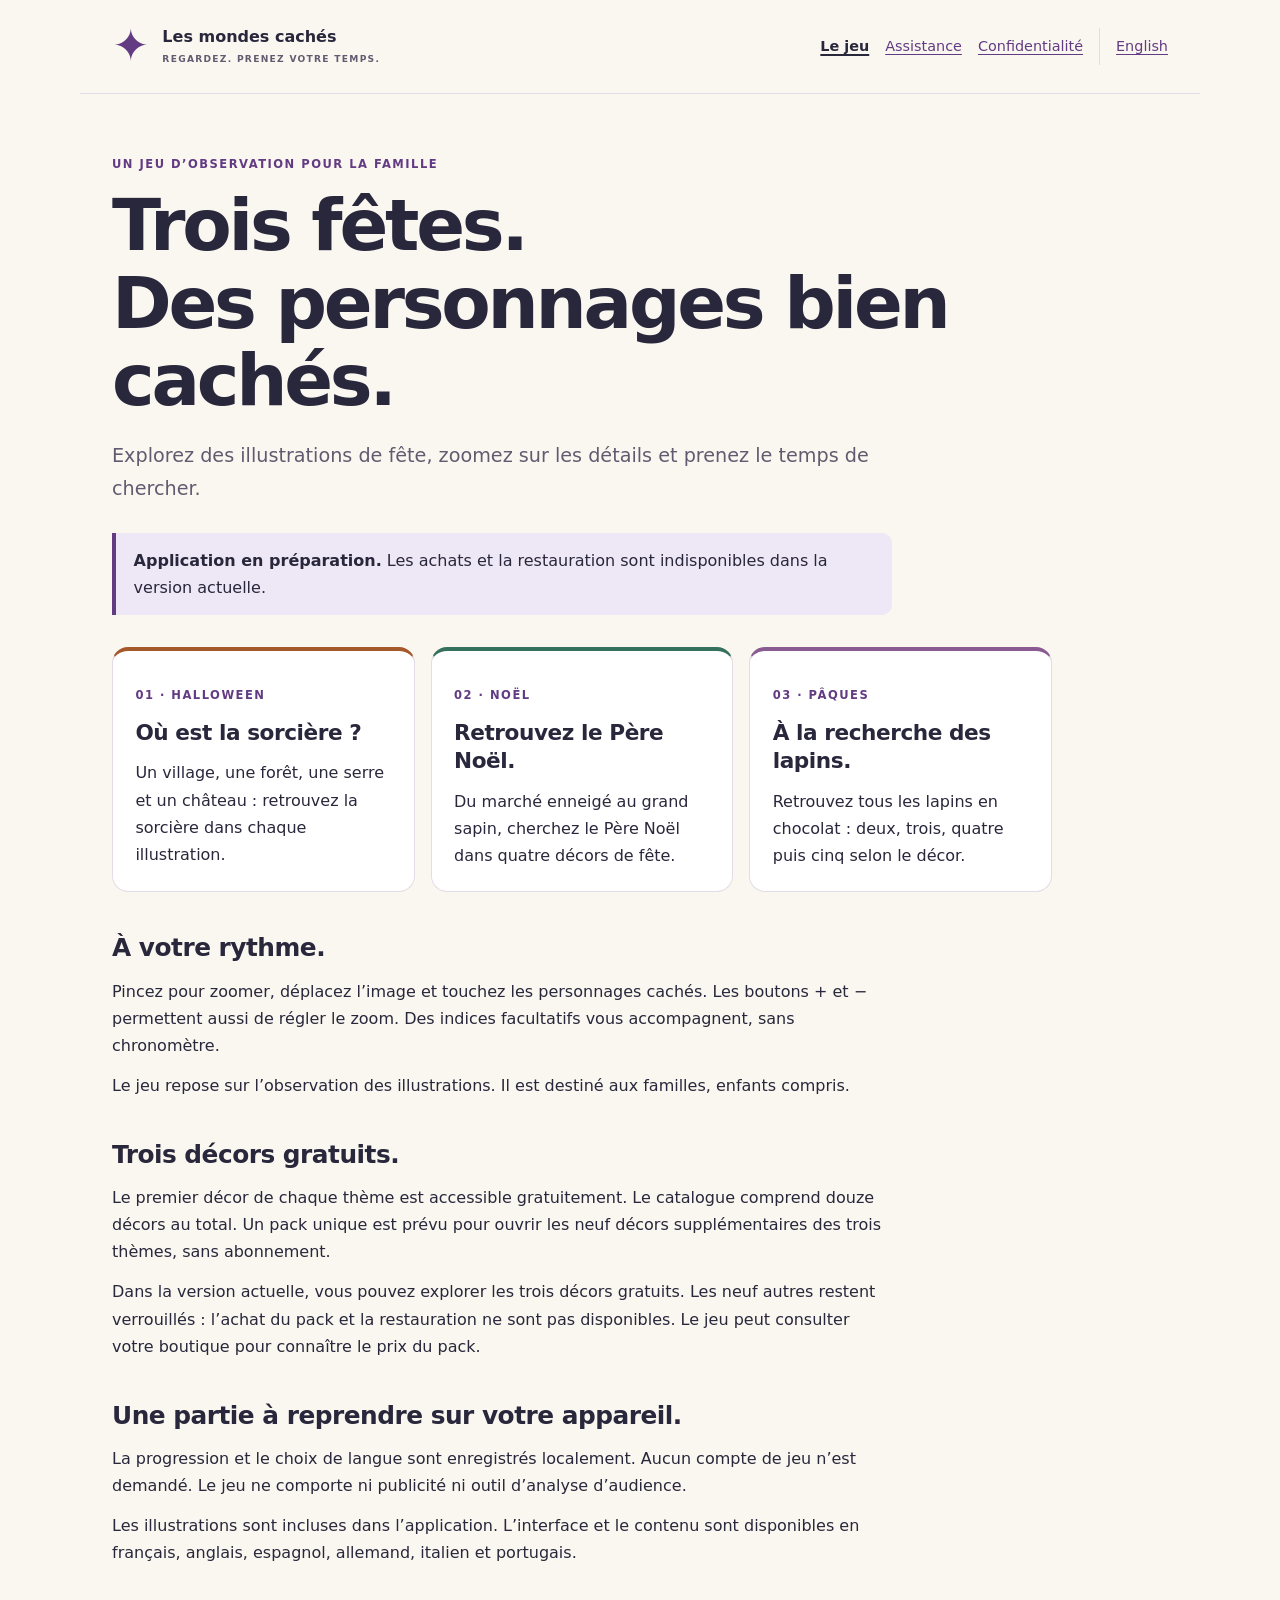
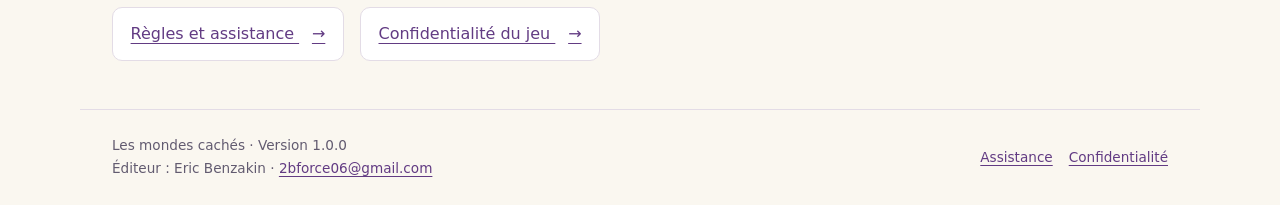
==== les-mondes-caches/index.html @ 6c67edb3 "Ajoute les pages publiques des Mondes cachés" ====
<!doctype html>
<html lang="fr">
<head>
  <meta charset="utf-8">
  <meta name="viewport" content="width=device-width, initial-scale=1">
  <meta name="description" content="Découvrez Les mondes cachés, un jeu d’observation familial en préparation : Halloween, Noël et Pâques, sans chronomètre.">
  <meta name="color-scheme" content="light">
  <meta http-equiv="Content-Security-Policy" content="default-src 'none'; style-src 'self'; base-uri 'none'; form-action 'none'">
  <meta name="referrer" content="no-referrer">
  <title>Le jeu — Les mondes cachés</title>
  <link rel="canonical" href="https://aidiagme.github.io/website-eric/les-mondes-caches/">
  <link rel="alternate" hreflang="en" href="https://aidiagme.github.io/website-eric/les-mondes-caches/index-en.html">
  <link rel="stylesheet" href="styles.css">
</head>
<body>
  <a class="skip" href="#content">Aller au contenu</a>
  <header class="site-header">
    <a class="brand" href="index.html"><span class="brand-mark" aria-hidden="true">✦</span><span>Les mondes cachés<small>REGARDEZ. PRENEZ VOTRE TEMPS.</small></span></a>
    <nav class="site-nav" aria-label="Informations du jeu"><a href="index.html" aria-current="page">Le jeu</a><a href="assistance.html">Assistance</a><a href="confidentialite.html">Confidentialité</a><a class="language" href="index-en.html" lang="en" hreflang="en">English</a></nav>
  </header>
  <main id="content" tabindex="-1">
<p class="eyebrow">Un jeu d’observation pour la famille</p>
<h1>Trois fêtes.<br>Des personnages bien cachés.</h1>
<p class="lede">Explorez des illustrations de fête, zoomez sur les détails et prenez le temps de chercher.</p>
<p class="status" role="note"><strong>Application en préparation.</strong> Les achats et la restauration sont indisponibles dans la version actuelle.</p>
<article>
<div class="themes">
<section class="card halloween"><p class="theme-label">01 · Halloween</p><h2>Où est la sorcière ?</h2><p>Un village, une forêt, une serre et un château : retrouvez la sorcière dans chaque illustration.</p></section>
<section class="card christmas"><p class="theme-label">02 · Noël</p><h2>Retrouvez le Père Noël.</h2><p>Du marché enneigé au grand sapin, cherchez le Père Noël dans quatre décors de fête.</p></section>
<section class="card easter"><p class="theme-label">03 · Pâques</p><h2>À la recherche des lapins.</h2><p>Retrouvez tous les lapins en chocolat : deux, trois, quatre puis cinq selon le décor.</p></section>
</div>
<section><h2>À votre rythme.</h2><p>Pincez pour zoomer, déplacez l’image et touchez les personnages cachés. Les boutons + et − permettent aussi de régler le zoom. Des indices facultatifs vous accompagnent, sans chronomètre.</p><p>Le jeu repose sur l’observation des illustrations. Il est destiné aux familles, enfants compris.</p></section>
<section><h2>Trois décors gratuits.</h2><p>Le premier décor de chaque thème est accessible gratuitement. Le catalogue comprend douze décors au total. Un pack unique est prévu pour ouvrir les neuf décors supplémentaires des trois thèmes, sans abonnement.</p><p>Dans la version actuelle, vous pouvez explorer les trois décors gratuits. Les neuf autres restent verrouillés : l’achat du pack et la restauration ne sont pas disponibles. Le jeu peut consulter votre boutique pour connaître le prix du pack.</p></section>
<section><h2>Une partie à reprendre sur votre appareil.</h2><p>La progression et le choix de langue sont enregistrés localement. Aucun compte de jeu n’est demandé. Le jeu ne comporte ni publicité ni outil d’analyse d’audience.</p><p>Les illustrations sont incluses dans l’application. L’interface et le contenu sont disponibles en français, anglais, espagnol, allemand, italien et portugais.</p></section>
<nav class="next-links" aria-label="En savoir plus"><a href="assistance.html">Règles et assistance <span aria-hidden="true">→</span></a><a href="confidentialite.html">Confidentialité du jeu <span aria-hidden="true">→</span></a></nav>
</article>
  </main>
  <footer class="site-footer">
    <p>Les mondes cachés · Version 1.0.0<br>Éditeur : Eric Benzakin · <a href="mailto:2bforce06@gmail.com">2bforce06@gmail.com</a></p>
    <nav aria-label="Liens de pied de page"><a href="assistance.html">Assistance</a><a href="confidentialite.html">Confidentialité</a></nav>
  </footer>
</body>
</html>
---- les-mondes-caches/styles.css ----
* { box-sizing: border-box; }
:root { color-scheme: light; --ink: #29273b; --muted: #625b70; --purple: #623b83; --paper: #faf7f0; --line: #e3dce6; }
html { scroll-padding-top: 1rem; }
body { margin: 0; background: var(--paper); color: var(--ink); font-family: system-ui, -apple-system, BlinkMacSystemFont, "Segoe UI", sans-serif; line-height: 1.7; }
a { color: var(--purple); text-underline-offset: .22em; overflow-wrap: anywhere; }
a:hover { text-decoration-thickness: 2px; }
a:focus-visible, summary:focus-visible { outline: 3px solid #925f13; outline-offset: 5px; border-radius: 2px; }
.skip { position: absolute; top: -6rem; left: 1rem; background: white; padding: .7rem 1rem; z-index: 1; }
.skip:focus { top: 1rem; }
.site-header, main, .site-footer { max-width: 1120px; margin-inline: auto; padding: 1.5rem 2rem; }
.site-header { display: flex; align-items: center; justify-content: space-between; gap: 1.5rem; border-bottom: 1px solid var(--line); }
.brand { display: flex; align-items: center; gap: .8rem; font-weight: 750; text-decoration: none; color: var(--ink); line-height: 1.3; }
.brand-mark { color: var(--purple); font-size: 2.8rem; line-height: 1; }
.brand small { display: block; margin-top: .4rem; color: var(--muted); font-size: .57rem; font-weight: 650; letter-spacing: .14em; }
nav { display: flex; align-items: center; flex-wrap: wrap; gap: .4rem 1rem; }
.site-nav a { padding-block: .4rem; font-size: .9rem; }
.site-nav [aria-current="page"] { color: var(--ink); font-weight: 750; text-decoration-thickness: 2px; }
.language { border-left: 1px solid var(--line); padding-left: 1rem; }
main { padding-top: 3rem; padding-bottom: 3rem; }
h1 { font-size: clamp(2.3rem, 6vw, 4.5rem); line-height: 1.08; letter-spacing: -.045em; max-width: 920px; margin: .7rem 0 1.25rem; }
h2 { font-size: 1.55rem; line-height: 1.3; letter-spacing: -.02em; margin: 2.5rem 0 .75rem; }
p { margin: .8rem 0; }
.lede { max-width: 760px; font-size: 1.2rem; color: var(--muted); }
.eyebrow, .theme-label { font-size: .72rem; letter-spacing: .13em; text-transform: uppercase; font-weight: 750; color: var(--purple); }
article { max-width: 940px; }
article > section { max-width: 780px; }
.status, .scope { max-width: 780px; background: #eee7f5; border-left: 4px solid var(--purple); padding: .85rem 1.1rem; margin: 1.75rem 0; border-radius: 0 10px 10px 0; }
.scope { font-size: .95rem; }
.themes { display: grid; grid-template-columns: repeat(3, minmax(0, 1fr)); gap: 1rem; margin: 2rem 0; }
.card { background: #fff; border: 1px solid var(--line); padding: 1.4rem; border-radius: 16px; }
.themes h2 { margin: .65rem 0 .8rem; font-size: 1.35rem; }
.themes p:last-child { margin-bottom: 0; }
.halloween { border-top: 4px solid #a55829; }
.christmas { border-top: 4px solid #36715e; }
.easter { border-top: 4px solid #8a5b90; }
.contact { margin-top: 2.5rem; }
.contact h2 { margin-top: 0; }
li + li { margin-top: .6rem; }
ol { padding-left: 1.4rem; }
details { border: 1px solid var(--line); border-radius: 12px; background: #fff; padding: 1.1rem 1.2rem; margin: .8rem 0; }
summary { cursor: pointer; font-weight: 650; line-height: 1.5; }
details p { margin-top: 1rem; }
details p:last-child { margin-bottom: .15rem; }
.next-links { align-items: stretch; margin-top: 2.5rem; }
.next-links a { padding: .8rem 1.1rem; border: 1px solid var(--line); background: #fff; border-radius: 10px; }
.next-links span { margin-left: .8rem; }
.site-footer { display: flex; align-items: center; justify-content: space-between; gap: 1.5rem; border-top: 1px solid var(--line); color: var(--muted); font-size: .85rem; }
.site-footer p { margin: 0; }
@media (max-width: 840px) { .site-header { align-items: flex-start; flex-direction: column; gap: 1rem; } .themes { grid-template-columns: 1fr; } .site-footer { align-items: flex-start; flex-direction: column; } }
@media (max-width: 480px) { .site-header, main, .site-footer { padding-inline: 1.15rem; } main { padding-top: 2rem; } .card { padding: 1.1rem; } .site-nav { gap: .3rem .8rem; } .site-nav a { font-size: .85rem; } .language { padding-left: .8rem; } h2 { font-size: 1.4rem; } .next-links { align-items: stretch; flex-direction: column; } }
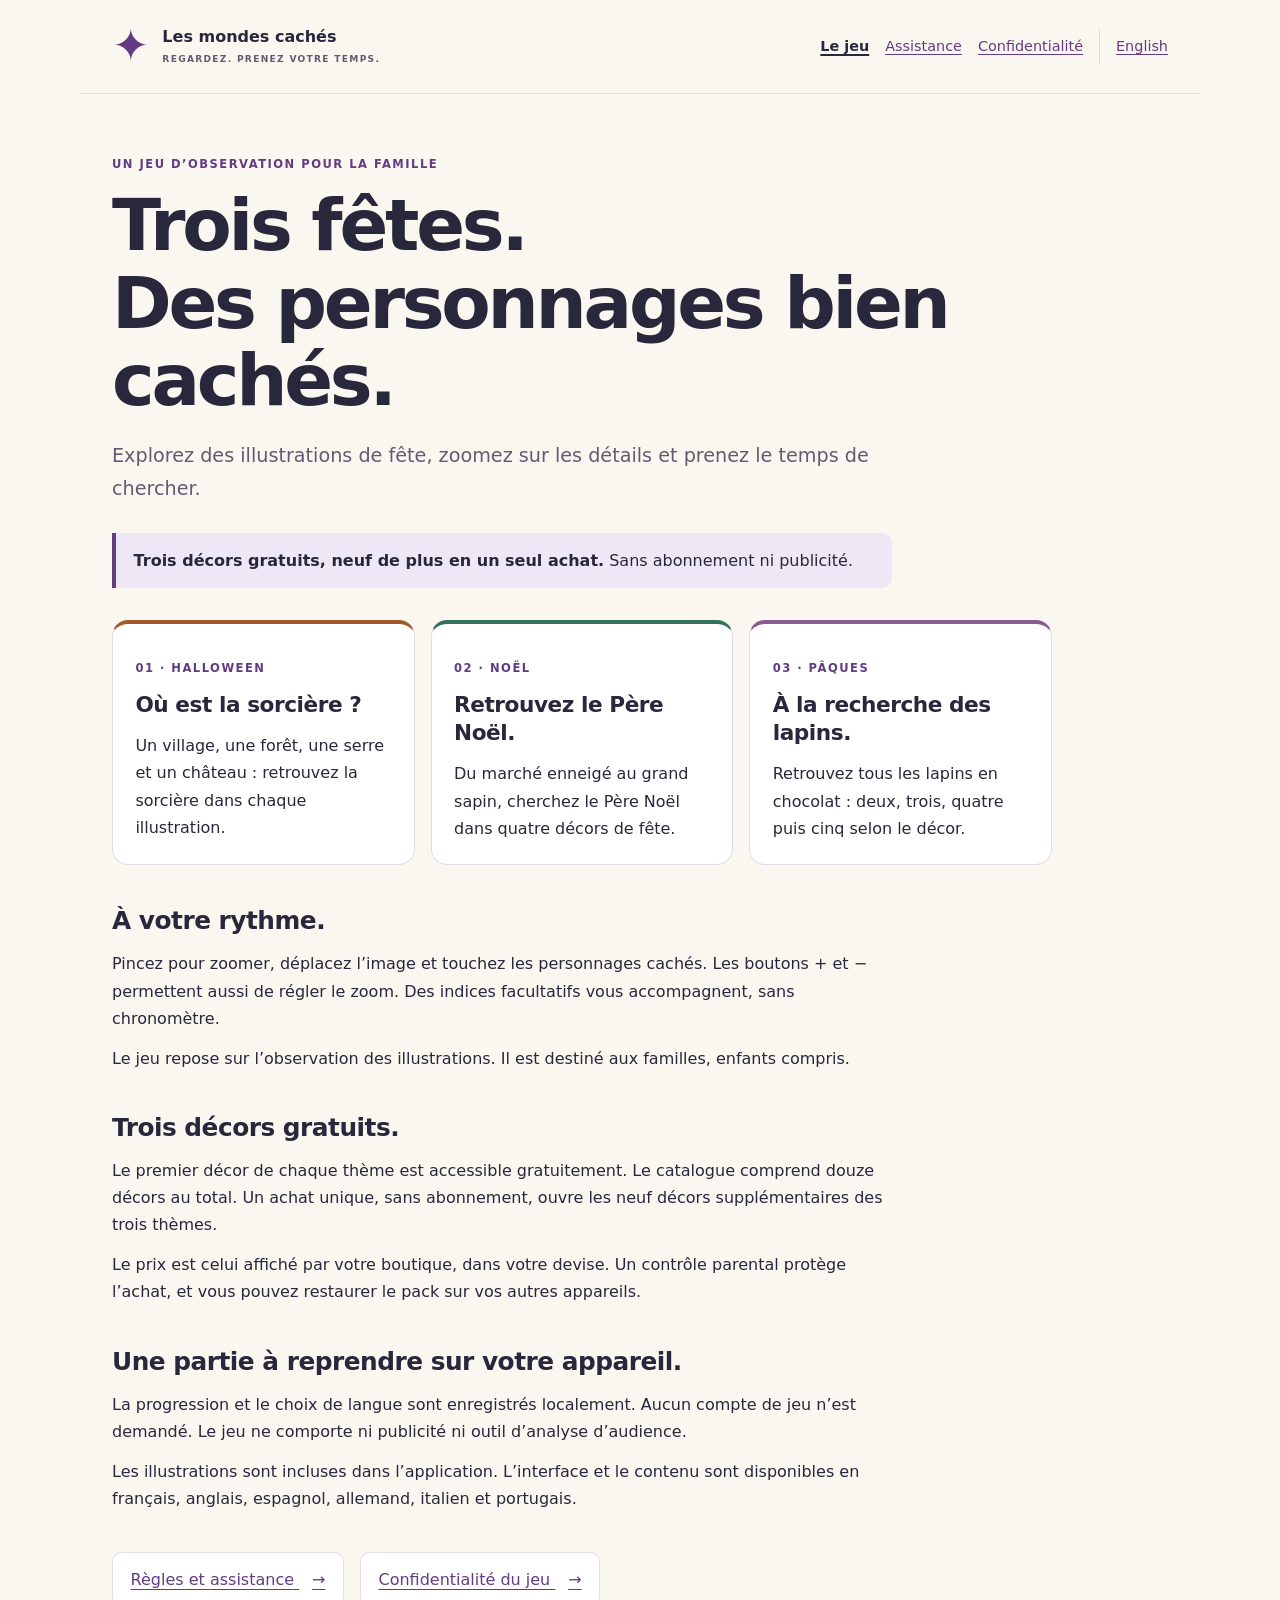
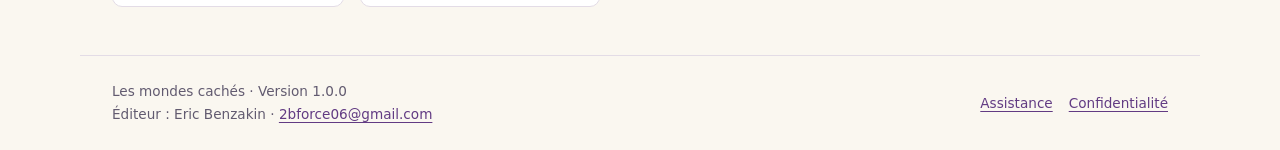
==== commit 0fce3704: "Les mondes cachés : achat unique activé dans la politique de confidentialité, l'accueil et l'assista" ====
--- a/les-mondes-caches/index.html
+++ b/les-mondes-caches/index.html
@@ -3,7 +3,7 @@
 <head>
   <meta charset="utf-8">
   <meta name="viewport" content="width=device-width, initial-scale=1">
-  <meta name="description" content="Découvrez Les mondes cachés, un jeu d’observation familial en préparation : Halloween, Noël et Pâques, sans chronomètre.">
+  <meta name="description" content="Découvrez Les mondes cachés, un jeu d’observation familial : Halloween, Noël et Pâques, sans chronomètre.">
   <meta name="color-scheme" content="light">
   <meta http-equiv="Content-Security-Policy" content="default-src 'none'; style-src 'self'; base-uri 'none'; form-action 'none'">
   <meta name="referrer" content="no-referrer">
@@ -22,7 +22,7 @@
 <p class="eyebrow">Un jeu d’observation pour la famille</p>
 <h1>Trois fêtes.<br>Des personnages bien cachés.</h1>
 <p class="lede">Explorez des illustrations de fête, zoomez sur les détails et prenez le temps de chercher.</p>
-<p class="status" role="note"><strong>Application en préparation.</strong> Les achats et la restauration sont indisponibles dans la version actuelle.</p>
+<p class="status" role="note"><strong>Trois décors gratuits, neuf de plus en un seul achat.</strong> Sans abonnement ni publicité.</p>
 <article>
 <div class="themes">
 <section class="card halloween"><p class="theme-label">01 · Halloween</p><h2>Où est la sorcière ?</h2><p>Un village, une forêt, une serre et un château : retrouvez la sorcière dans chaque illustration.</p></section>
@@ -30,7 +30,7 @@
 <section class="card easter"><p class="theme-label">03 · Pâques</p><h2>À la recherche des lapins.</h2><p>Retrouvez tous les lapins en chocolat : deux, trois, quatre puis cinq selon le décor.</p></section>
 </div>
 <section><h2>À votre rythme.</h2><p>Pincez pour zoomer, déplacez l’image et touchez les personnages cachés. Les boutons + et − permettent aussi de régler le zoom. Des indices facultatifs vous accompagnent, sans chronomètre.</p><p>Le jeu repose sur l’observation des illustrations. Il est destiné aux familles, enfants compris.</p></section>
-<section><h2>Trois décors gratuits.</h2><p>Le premier décor de chaque thème est accessible gratuitement. Le catalogue comprend douze décors au total. Un pack unique est prévu pour ouvrir les neuf décors supplémentaires des trois thèmes, sans abonnement.</p><p>Dans la version actuelle, vous pouvez explorer les trois décors gratuits. Les neuf autres restent verrouillés : l’achat du pack et la restauration ne sont pas disponibles. Le jeu peut consulter votre boutique pour connaître le prix du pack.</p></section>
+<section><h2>Trois décors gratuits.</h2><p>Le premier décor de chaque thème est accessible gratuitement. Le catalogue comprend douze décors au total. Un achat unique, sans abonnement, ouvre les neuf décors supplémentaires des trois thèmes.</p><p>Le prix est celui affiché par votre boutique, dans votre devise. Un contrôle parental protège l’achat, et vous pouvez restaurer le pack sur vos autres appareils.</p></section>
 <section><h2>Une partie à reprendre sur votre appareil.</h2><p>La progression et le choix de langue sont enregistrés localement. Aucun compte de jeu n’est demandé. Le jeu ne comporte ni publicité ni outil d’analyse d’audience.</p><p>Les illustrations sont incluses dans l’application. L’interface et le contenu sont disponibles en français, anglais, espagnol, allemand, italien et portugais.</p></section>
 <nav class="next-links" aria-label="En savoir plus"><a href="assistance.html">Règles et assistance <span aria-hidden="true">→</span></a><a href="confidentialite.html">Confidentialité du jeu <span aria-hidden="true">→</span></a></nav>
 </article>
